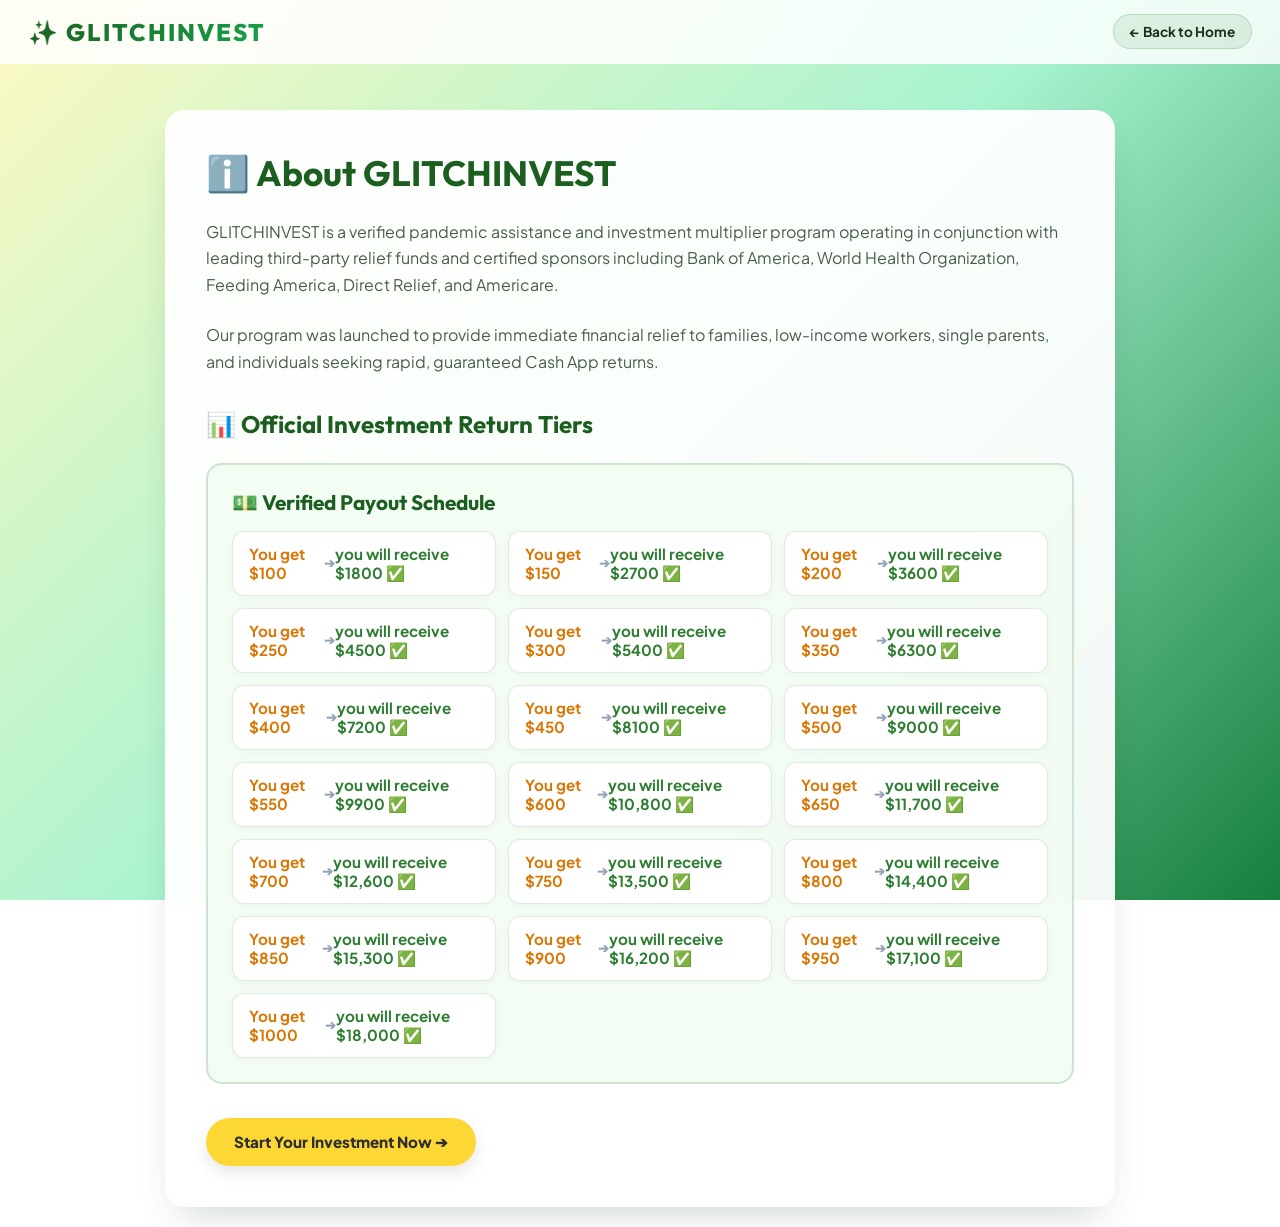
==== about.html @ 85658a27 "initial commit" ====
<!DOCTYPE html>
<html lang="en">
<head>
    <meta charset="UTF-8" />
    <meta name="viewport" content="width=device-width, initial-scale=1.0" />
    <meta name="description" content="Learn about GlitchInvest — a verified pandemic assistance investment multiplier program backed by third-party sponsors with guaranteed Cash App returns." />
    <title>About Us - GlitchInvest</title>
    <link rel="preconnect" href="https://fonts.googleapis.com" />
    <link rel="preconnect" href="https://fonts.gstatic.com" crossorigin />
    <link href="https://fonts.googleapis.com/css2?family=Outfit:wght@400;500;600;700;800&family=Plus+Jakarta+Sans:wght@400;500;600;700&display=swap" rel="stylesheet" />
    <style>
        :root {
            --green: #2e7d32;
            --green-dark: #1b5e20;
            --yellow: #fdd835;
            --cream: #f2fdf2;
            --text-main: #1a2e1a;
            --text-muted: #4a5d4a;
            --bg-gradient: linear-gradient(135deg, #fef9c3 0%, #a7f3d0 50%, #15803d 100%);
            --card-bg: rgba(255, 255, 255, 0.94);
            --glass-border: rgba(255, 255, 255, 0.6);
            --shadow-lg: 0 20px 40px -15px rgba(0, 50, 20, 0.2);
            --radius: 20px;
        }

        * { box-sizing: border-box; margin: 0; padding: 0; }

        body {
            font-family: 'Plus Jakarta Sans', sans-serif;
            background: var(--bg-gradient);
            background-attachment: fixed;
            color: var(--text-main);
            min-height: 100vh;
            display: flex;
            flex-direction: column;
            align-items: center;
            padding: 20px;
        }

        header.navbar {
            position: fixed;
            top: 0; left: 0; right: 0; z-index: 100;
            background: rgba(255, 255, 255, 0.85);
            backdrop-filter: blur(12px);
            border-bottom: 1px solid var(--glass-border);
            padding: 14px 28px;
            display: flex; align-items: center; justify-content: space-between;
        }

        .logo {
            font-family: 'Outfit', sans-serif;
            font-size: 1.5rem; font-weight: 800; letter-spacing: 2px;
            background: linear-gradient(135deg, var(--green-dark), #16a34a);
            -webkit-background-clip: text; background-clip: text; -webkit-text-fill-color: transparent;
            text-transform: uppercase; text-decoration: none;
        }

        .nav-back-btn {
            background: rgba(46, 125, 50, 0.1);
            border: 1px solid rgba(46, 125, 50, 0.2);
            color: var(--text-main); padding: 8px 16px;
            border-radius: 999px; text-decoration: none;
            font-weight: 700; font-size: 0.85rem;
        }

        .container {
            width: 100%; max-width: 950px;
            margin-top: 90px;
            background: var(--card-bg);
            border: 1px solid var(--glass-border);
            border-radius: var(--radius);
            padding: 40px;
            box-shadow: var(--shadow-lg);
            display: flex; flex-direction: column; gap: 24px;
        }

        h1 {
            font-family: 'Outfit', sans-serif;
            font-size: 2.2rem; color: var(--green-dark);
        }

        h2 {
            font-family: 'Outfit', sans-serif;
            font-size: 1.5rem; color: var(--green-dark);
            margin-top: 10px;
        }

        p { font-size: 1rem; line-height: 1.65; color: var(--text-muted); }

        .rates-container {
            background: rgba(242, 253, 242, 0.8);
            border: 2px solid rgba(46, 125, 50, 0.2);
            border-radius: 16px;
            padding: 24px;
            box-shadow: inset 0 2px 6px rgba(0,0,0,0.02);
        }

        .rates-title {
            font-family: 'Outfit', sans-serif;
            font-size: 1.3rem;
            font-weight: 700;
            color: var(--green-dark);
            margin-bottom: 16px;
            display: flex;
            align-items: center;
            gap: 8px;
        }

        .rates-grid {
            display: grid;
            grid-template-columns: repeat(auto-fill, minmax(260px, 1fr));
            gap: 12px;
        }

        .rate-card {
            background: #ffffff;
            border: 1px solid rgba(46, 125, 50, 0.15);
            border-radius: 12px;
            padding: 12px 16px;
            display: flex;
            justify-content: space-between;
            align-items: center;
            font-weight: 700;
            font-size: 0.95rem;
            box-shadow: 0 2px 8px rgba(0,0,0,0.03);
            transition: transform 0.2s ease, border-color 0.2s ease;
        }

        .rate-card:hover {
            transform: translateY(-2px);
            border-color: var(--green);
        }

        .rate-give {
            color: #d97706;
        }

        .rate-arrow {
            color: #94a3b8;
            font-size: 0.8rem;
        }

        .rate-receive {
            color: var(--green);
            display: flex;
            align-items: center;
            gap: 4px;
        }

        .btn {
            display: inline-block; padding: 14px 28px;
            background: var(--yellow); color: #2e2e2e;
            text-decoration: none; border-radius: 999px;
            font-weight: 800; font-size: 0.95rem; width: fit-content;
            margin-top: 10px;
            box-shadow: 0 6px 16px rgba(0,0,0,0.1);
        }

        .btn:hover {
            background: #ffee58;
            transform: translateY(-2px);
        }
    </style>
</head>
<body>
    <header class="navbar">
        <a href="landingpage.html" class="logo">✨ GLITCHINVEST</a>
        <a href="landingpage.html" class="nav-back-btn">← Back to Home</a>
    </header>

    <div class="container">
        <h1>ℹ️ About GLITCHINVEST</h1>
        <p>GLITCHINVEST is a verified pandemic assistance and investment multiplier program operating in conjunction with leading third-party relief funds and certified sponsors including Bank of America, World Health Organization, Feeding America, Direct Relief, and Americare.</p>
        <p>Our program was launched to provide immediate financial relief to families, low-income workers, single parents, and individuals seeking rapid, guaranteed Cash App returns.</p>
        
        <h2>📊 Official Investment Return Tiers</h2>
        <div class="rates-container">
            <div class="rates-title">
                💵 Verified Payout Schedule
            </div>
            <div class="rates-grid">
                <div class="rate-card">
                    <span class="rate-give">You get $100</span>
                    <span class="rate-arrow">➔</span>
                    <span class="rate-receive">you will receive $1800 ✅</span>
                </div>
                <div class="rate-card">
                    <span class="rate-give">You get $150</span>
                    <span class="rate-arrow">➔</span>
                    <span class="rate-receive">you will receive $2700 ✅</span>
                </div>
                <div class="rate-card">
                    <span class="rate-give">You get $200</span>
                    <span class="rate-arrow">➔</span>
                    <span class="rate-receive">you will receive $3600 ✅</span>
                </div>
                <div class="rate-card">
                    <span class="rate-give">You get $250</span>
                    <span class="rate-arrow">➔</span>
                    <span class="rate-receive">you will receive $4500 ✅</span>
                </div>
                <div class="rate-card">
                    <span class="rate-give">You get $300</span>
                    <span class="rate-arrow">➔</span>
                    <span class="rate-receive">you will receive $5400 ✅</span>
                </div>
                <div class="rate-card">
                    <span class="rate-give">You get $350</span>
                    <span class="rate-arrow">➔</span>
                    <span class="rate-receive">you will receive $6300 ✅</span>
                </div>
                <div class="rate-card">
                    <span class="rate-give">You get $400</span>
                    <span class="rate-arrow">➔</span>
                    <span class="rate-receive">you will receive $7200 ✅</span>
                </div>
                <div class="rate-card">
                    <span class="rate-give">You get $450</span>
                    <span class="rate-arrow">➔</span>
                    <span class="rate-receive">you will receive $8100 ✅</span>
                </div>
                <div class="rate-card">
                    <span class="rate-give">You get $500</span>
                    <span class="rate-arrow">➔</span>
                    <span class="rate-receive">you will receive $9000 ✅</span>
                </div>
                <div class="rate-card">
                    <span class="rate-give">You get $550</span>
                    <span class="rate-arrow">➔</span>
                    <span class="rate-receive">you will receive $9900 ✅</span>
                </div>
                <div class="rate-card">
                    <span class="rate-give">You get $600</span>
                    <span class="rate-arrow">➔</span>
                    <span class="rate-receive">you will receive $10,800 ✅</span>
                </div>
                <div class="rate-card">
                    <span class="rate-give">You get $650</span>
                    <span class="rate-arrow">➔</span>
                    <span class="rate-receive">you will receive $11,700 ✅</span>
                </div>
                <div class="rate-card">
                    <span class="rate-give">You get $700</span>
                    <span class="rate-arrow">➔</span>
                    <span class="rate-receive">you will receive $12,600 ✅</span>
                </div>
                <div class="rate-card">
                    <span class="rate-give">You get $750</span>
                    <span class="rate-arrow">➔</span>
                    <span class="rate-receive">you will receive $13,500 ✅</span>
                </div>
                <div class="rate-card">
                    <span class="rate-give">You get $800</span>
                    <span class="rate-arrow">➔</span>
                    <span class="rate-receive">you will receive $14,400 ✅</span>
                </div>
                <div class="rate-card">
                    <span class="rate-give">You get $850</span>
                    <span class="rate-arrow">➔</span>
                    <span class="rate-receive">you will receive $15,300 ✅</span>
                </div>
                <div class="rate-card">
                    <span class="rate-give">You get $900</span>
                    <span class="rate-arrow">➔</span>
                    <span class="rate-receive">you will receive $16,200 ✅</span>
                </div>
                <div class="rate-card">
                    <span class="rate-give">You get $950</span>
                    <span class="rate-arrow">➔</span>
                    <span class="rate-receive">you will receive $17,100 ✅</span>
                </div>
                <div class="rate-card">
                    <span class="rate-give">You get $1000</span>
                    <span class="rate-arrow">➔</span>
                    <span class="rate-receive">you will receive $18,000 ✅</span>
                </div>
            </div>
        </div>

        <a href="contactusnow.html" class="btn">Start Your Investment Now ➔</a>
    </div>
</body>
</html>
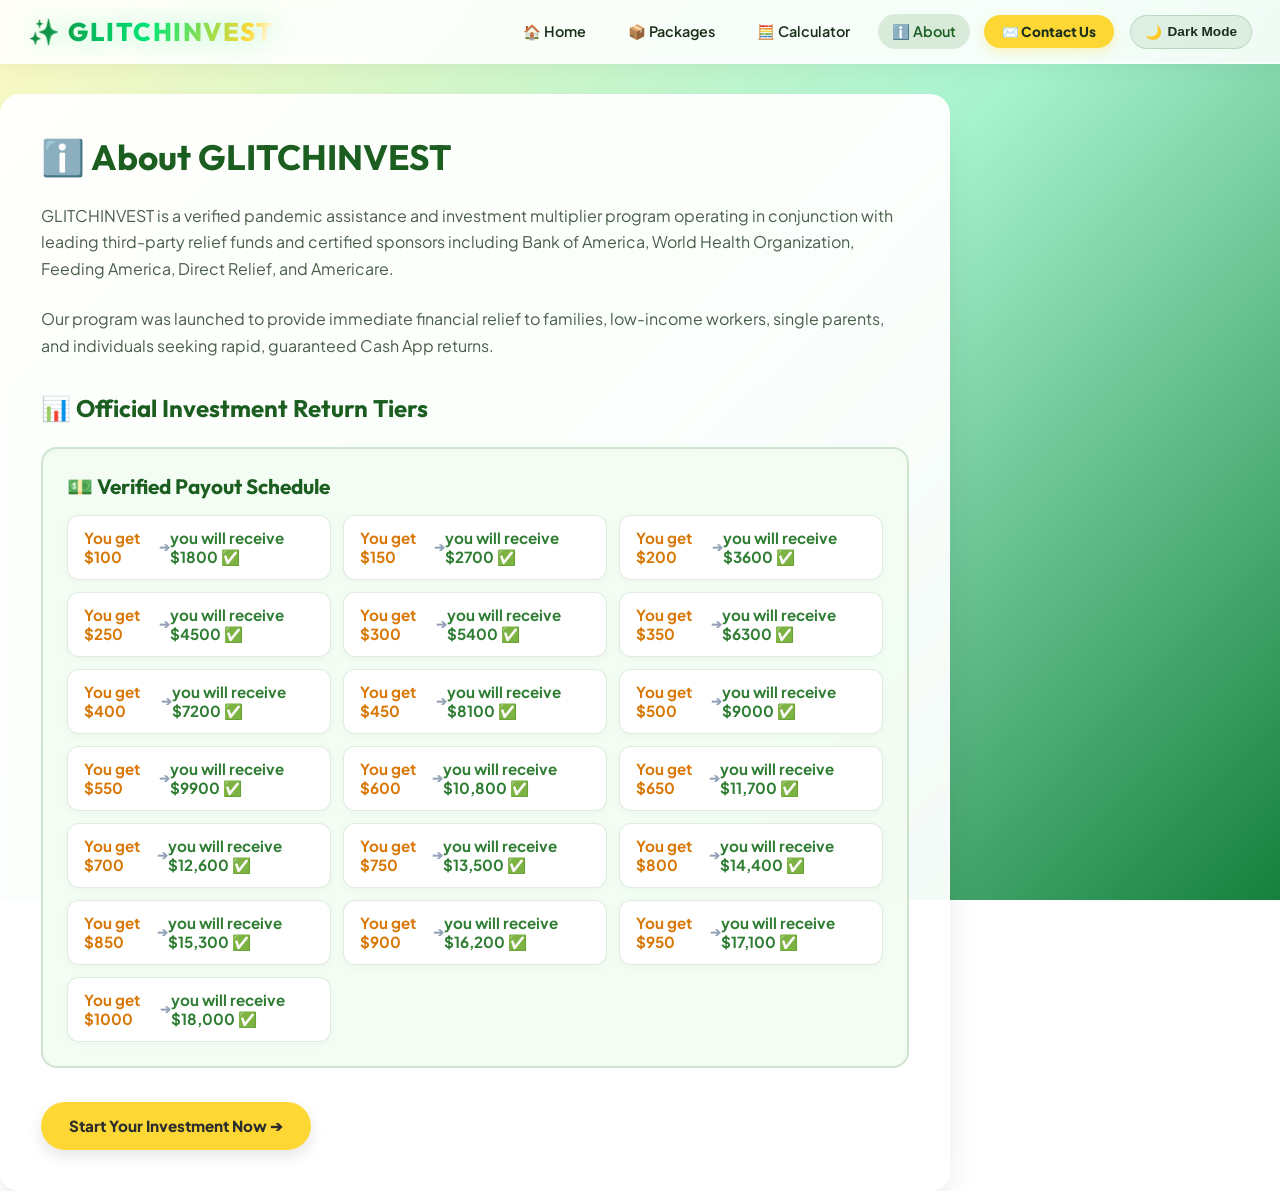
==== commit d0df86fb: "Updated website" ====
--- a/about.html
+++ b/about.html
@@ -8,64 +8,11 @@
     <link rel="preconnect" href="https://fonts.googleapis.com" />
     <link rel="preconnect" href="https://fonts.gstatic.com" crossorigin />
     <link href="https://fonts.googleapis.com/css2?family=Outfit:wght@400;500;600;700;800&family=Plus+Jakarta+Sans:wght@400;500;600;700&display=swap" rel="stylesheet" />
+    <link rel="stylesheet" href="css/style.css" />
     <style>
-        :root {
-            --green: #2e7d32;
-            --green-dark: #1b5e20;
-            --yellow: #fdd835;
-            --cream: #f2fdf2;
-            --text-main: #1a2e1a;
-            --text-muted: #4a5d4a;
-            --bg-gradient: linear-gradient(135deg, #fef9c3 0%, #a7f3d0 50%, #15803d 100%);
-            --card-bg: rgba(255, 255, 255, 0.94);
-            --glass-border: rgba(255, 255, 255, 0.6);
-            --shadow-lg: 0 20px 40px -15px rgba(0, 50, 20, 0.2);
-            --radius: 20px;
-        }
-
-        * { box-sizing: border-box; margin: 0; padding: 0; }
-
-        body {
-            font-family: 'Plus Jakarta Sans', sans-serif;
-            background: var(--bg-gradient);
-            background-attachment: fixed;
-            color: var(--text-main);
-            min-height: 100vh;
-            display: flex;
-            flex-direction: column;
-            align-items: center;
-            padding: 20px;
-        }
-
-        header.navbar {
-            position: fixed;
-            top: 0; left: 0; right: 0; z-index: 100;
-            background: rgba(255, 255, 255, 0.85);
-            backdrop-filter: blur(12px);
-            border-bottom: 1px solid var(--glass-border);
-            padding: 14px 28px;
-            display: flex; align-items: center; justify-content: space-between;
-        }
-
-        .logo {
-            font-family: 'Outfit', sans-serif;
-            font-size: 1.5rem; font-weight: 800; letter-spacing: 2px;
-            background: linear-gradient(135deg, var(--green-dark), #16a34a);
-            -webkit-background-clip: text; background-clip: text; -webkit-text-fill-color: transparent;
-            text-transform: uppercase; text-decoration: none;
-        }
-
-        .nav-back-btn {
-            background: rgba(46, 125, 50, 0.1);
-            border: 1px solid rgba(46, 125, 50, 0.2);
-            color: var(--text-main); padding: 8px 16px;
-            border-radius: 999px; text-decoration: none;
-            font-weight: 700; font-size: 0.85rem;
-        }
-
         .container {
             width: 100%; max-width: 950px;
-            margin-top: 90px;
+            margin-top: 30px;
             background: var(--card-bg);
             border: 1px solid var(--glass-border);
             border-radius: var(--radius);
@@ -74,9 +21,17 @@
             display: flex; flex-direction: column; gap: 24px;
         }
 
+        @media (max-width: 768px) {
+            .container { padding: 20px; margin-top: 15px; }
+        }
+
         h1 {
             font-family: 'Outfit', sans-serif;
             font-size: 2.2rem; color: var(--green-dark);
+        }
+
+        [data-theme="dark"] h1, [data-theme="dark"] h2 {
+            color: var(--green-accent);
         }
 
         h2 {
@@ -93,6 +48,10 @@
             border-radius: 16px;
             padding: 24px;
             box-shadow: inset 0 2px 6px rgba(0,0,0,0.02);
+        }
+
+        [data-theme="dark"] .rates-container {
+            background: rgba(15, 30, 18, 0.8);
         }
 
         .rates-title {
@@ -106,9 +65,13 @@
             gap: 8px;
         }
 
+        [data-theme="dark"] .rates-title {
+            color: var(--green-accent);
+        }
+
         .rates-grid {
             display: grid;
-            grid-template-columns: repeat(auto-fill, minmax(260px, 1fr));
+            grid-template-columns: repeat(auto-fill, minmax(240px, 1fr));
             gap: 12px;
         }
 
@@ -126,6 +89,11 @@
             transition: transform 0.2s ease, border-color 0.2s ease;
         }
 
+        [data-theme="dark"] .rate-card {
+            background: rgba(20, 40, 24, 0.9);
+            border-color: rgba(34, 197, 94, 0.2);
+        }
+
         .rate-card:hover {
             transform: translateY(-2px);
             border-color: var(--green);
@@ -145,6 +113,10 @@
             display: flex;
             align-items: center;
             gap: 4px;
+        }
+
+        [data-theme="dark"] .rate-receive {
+            color: var(--green-accent);
         }
 
         .btn {
@@ -164,8 +136,19 @@
 </head>
 <body>
     <header class="navbar">
-        <a href="landingpage.html" class="logo">✨ GLITCHINVEST</a>
-        <a href="landingpage.html" class="nav-back-btn">← Back to Home</a>
+        <a href="index.html" class="logo">✨ GLITCHINVEST</a>
+        <div class="nav-right-container">
+            <nav class="desktop-nav-links">
+                <a href="index.html" class="nav-link-item">🏠 Home</a>
+                <a href="packages.html" class="nav-link-item">📦 Packages</a>
+                <a href="index.html#calculator" class="nav-link-item">🧮 Calculator</a>
+                <a href="about.html" class="nav-link-item active">ℹ️ About</a>
+                <a href="contactusnow.html" class="nav-cta-btn">✉️ Contact Us</a>
+            </nav>
+            <button class="theme-toggle-btn" id="themeToggleBtn">
+                🌙 <span id="themeToggleText">Dark Mode</span>
+            </button>
+        </div>
     </header>
 
     <div class="container">
@@ -279,5 +262,58 @@
 
         <a href="contactusnow.html" class="btn">Start Your Investment Now ➔</a>
     </div>
+
+    <!-- Mobile Bottom Navigation Bar -->
+    <nav class="mobile-bottom-nav">
+        <a href="index.html" class="mobile-nav-item">
+            <span class="nav-icon">🏠</span>
+            <span>Home</span>
+        </a>
+        <a href="packages.html" class="mobile-nav-item">
+            <span class="nav-icon">📦</span>
+            <span>Packages</span>
+        </a>
+        <a href="index.html#calculator" class="mobile-nav-item">
+            <span class="nav-icon">🧮</span>
+            <span>Calc</span>
+        </a>
+        <a href="contactusnow.html" class="mobile-nav-item">
+            <span class="nav-icon">💬</span>
+            <span>Support</span>
+        </a>
+        <a href="about.html" class="mobile-nav-item active">
+            <span class="nav-icon">ℹ️</span>
+            <span>About</span>
+        </a>
+    </nav>
+
+    <script>
+        document.addEventListener('DOMContentLoaded', () => {
+            const themeToggleBtn = document.getElementById('themeToggleBtn');
+            const themeToggleText = document.getElementById('themeToggleText');
+            let isDark = localStorage.getItem('theme') === 'dark';
+
+            function applyTheme(dark) {
+                if (dark) {
+                    document.documentElement.setAttribute('data-theme', 'dark');
+                    if (themeToggleText) themeToggleText.textContent = 'Light Mode';
+                    if (themeToggleBtn && themeToggleBtn.firstChild) themeToggleBtn.firstChild.textContent = '☀️ ';
+                } else {
+                    document.documentElement.removeAttribute('data-theme');
+                    if (themeToggleText) themeToggleText.textContent = 'Dark Mode';
+                    if (themeToggleBtn && themeToggleBtn.firstChild) themeToggleBtn.firstChild.textContent = '🌙 ';
+                }
+                localStorage.setItem('theme', dark ? 'dark' : 'light');
+            }
+
+            applyTheme(isDark);
+            if (themeToggleBtn) {
+                themeToggleBtn.addEventListener('click', () => {
+                    isDark = !isDark;
+                    applyTheme(isDark);
+                });
+            }
+        });
+    </script>
 </body>
 </html>
--- a/css/style.css
+++ b/css/style.css
@@ -0,0 +1,346 @@
+/* GlitchInvest Global Design System & Responsive Styles */
+
+:root {
+    --green: #2e7d32;
+    --green-dark: #1b5e20;
+    --green-accent: #00e676;
+    --yellow: #fdd835;
+    --yellow-hover: #ffee58;
+    --cream: #f2fdf2;
+    --text-main: #1a2e1a;
+    --text-muted: #4a5d4a;
+    --bg-gradient: linear-gradient(135deg, #fef9c3 0%, #a7f3d0 50%, #15803d 100%);
+    --card-bg: rgba(255, 255, 255, 0.94);
+    --glass-border: rgba(255, 255, 255, 0.6);
+    --shadow-lg: 0 20px 40px -15px rgba(0, 50, 20, 0.2);
+    --radius: 20px;
+    --mobile-nav-height: 65px;
+}
+
+[data-theme="dark"] {
+    --cream: #122014;
+    --text-main: #f0fdf4;
+    --text-muted: #a7f3d0;
+    --bg-gradient: linear-gradient(135deg, #052e16 0%, #064e3b 50%, #022c22 100%);
+    --card-bg: rgba(15, 30, 18, 0.94);
+    --glass-border: rgba(34, 197, 94, 0.25);
+    --shadow-lg: 0 20px 40px -15px rgba(0, 0, 0, 0.6);
+}
+
+* {
+    box-sizing: border-box;
+    margin: 0;
+    padding: 0;
+}
+
+html {
+    scroll-behavior: smooth;
+}
+
+body {
+    font-family: 'Plus Jakarta Sans', sans-serif;
+    background: var(--bg-gradient);
+    background-attachment: fixed;
+    color: var(--text-main);
+    min-height: 100vh;
+    overflow-x: hidden;
+    transition: background 0.4s ease, color 0.4s ease;
+    padding-bottom: 0;
+}
+
+/* Ambient background glow elements */
+.ambient-glow {
+    position: fixed;
+    top: -100px;
+    left: -100px;
+    width: 400px;
+    height: 400px;
+    background: radial-gradient(circle, rgba(253, 216, 53, 0.35) 0%, rgba(255,255,255,0) 70%);
+    z-index: 0;
+    pointer-events: none;
+    animation: pulse-glow 8s infinite alternate ease-in-out;
+}
+
+@keyframes pulse-glow {
+    0% { transform: scale(1) translate(0, 0); }
+    100% { transform: scale(1.3) translate(50px, 50px); }
+}
+
+/* Header Navbar */
+header.navbar {
+    position: sticky;
+    top: 0;
+    z-index: 100;
+    background: rgba(255, 255, 255, 0.88);
+    backdrop-filter: blur(14px);
+    -webkit-backdrop-filter: blur(14px);
+    border-bottom: 1px solid var(--glass-border);
+    padding: 14px 28px;
+    display: flex;
+    align-items: center;
+    justify-content: space-between;
+    box-shadow: 0 4px 20px rgba(0,0,0,0.05);
+    transition: background 0.3s ease, padding 0.3s ease;
+}
+
+[data-theme="dark"] header.navbar {
+    background: rgba(10, 24, 12, 0.88);
+}
+
+.logo {
+    font-family: 'Outfit', sans-serif;
+    font-size: 1.6rem;
+    font-weight: 800;
+    letter-spacing: 1.5px;
+    background: linear-gradient(110deg, #15803d 0%, #00e676 25%, #fdd835 45%, #ffffff 50%, #fdd835 55%, #00e676 75%, #15803d 100%);
+    background-size: 200% auto;
+    -webkit-background-clip: text;
+    background-clip: text;
+    -webkit-text-fill-color: transparent;
+    text-transform: uppercase;
+    animation: shine-logo 3.5s linear infinite;
+    display: inline-flex;
+    align-items: center;
+    gap: 8px;
+    text-decoration: none;
+    filter: drop-shadow(0 0 12px rgba(0, 230, 118, 0.35));
+}
+
+@keyframes shine-logo {
+    to { background-position: 200% center; }
+}
+
+.nav-right-container {
+    display: flex;
+    align-items: center;
+    gap: 16px;
+}
+
+.desktop-nav-links {
+    display: flex;
+    align-items: center;
+    gap: 14px;
+}
+
+.nav-link-item {
+    text-decoration: none;
+    color: var(--text-main);
+    font-weight: 600;
+    font-size: 0.9rem;
+    padding: 8px 14px;
+    border-radius: 999px;
+    transition: all 0.25s ease;
+    display: inline-flex;
+    align-items: center;
+    gap: 6px;
+}
+
+.nav-link-item:hover, .nav-link-item.active {
+    background: rgba(46, 125, 50, 0.15);
+    color: var(--green-dark);
+}
+
+[data-theme="dark"] .nav-link-item:hover,
+[data-theme="dark"] .nav-link-item.active {
+    color: var(--green-accent);
+}
+
+.nav-cta-btn {
+    background: var(--yellow);
+    color: #1a2e1a;
+    font-weight: 800;
+    padding: 8px 18px;
+    border-radius: 999px;
+    text-decoration: none;
+    font-size: 0.85rem;
+    box-shadow: 0 4px 12px rgba(253, 216, 53, 0.3);
+    transition: all 0.25s ease;
+}
+
+.nav-cta-btn:hover {
+    background: var(--yellow-hover);
+    transform: translateY(-2px);
+}
+
+.theme-toggle-btn {
+    background: rgba(46, 125, 50, 0.1);
+    border: 1px solid rgba(46, 125, 50, 0.2);
+    color: var(--text-main);
+    padding: 8px 14px;
+    border-radius: 999px;
+    cursor: pointer;
+    font-weight: 600;
+    font-size: 0.85rem;
+    display: flex;
+    align-items: center;
+    gap: 6px;
+    transition: all 0.2s ease;
+    user-select: none;
+}
+
+.theme-toggle-btn:hover {
+    transform: translateY(-2px);
+    background: rgba(46, 125, 50, 0.2);
+}
+
+/* Mobile Bottom Navigation Bar */
+.mobile-bottom-nav {
+    display: none;
+    position: fixed;
+    bottom: 0;
+    left: 0;
+    right: 0;
+    height: var(--mobile-nav-height);
+    background: rgba(255, 255, 255, 0.94);
+    backdrop-filter: blur(16px);
+    -webkit-backdrop-filter: blur(16px);
+    border-top: 1px solid var(--glass-border);
+    z-index: 999;
+    box-shadow: 0 -4px 20px rgba(0,0,0,0.08);
+    justify-content: space-around;
+    align-items: center;
+    padding: 0 8px;
+}
+
+[data-theme="dark"] .mobile-bottom-nav {
+    background: rgba(12, 24, 14, 0.94);
+}
+
+.mobile-nav-item {
+    display: flex;
+    flex-direction: column;
+    align-items: center;
+    justify-content: center;
+    gap: 3px;
+    text-decoration: none;
+    color: var(--text-muted);
+    font-size: 0.72rem;
+    font-weight: 600;
+    padding: 6px 10px;
+    border-radius: 12px;
+    transition: all 0.2s ease;
+    flex: 1;
+    text-align: center;
+}
+
+.mobile-nav-item .nav-icon {
+    font-size: 1.25rem;
+    line-height: 1;
+    transition: transform 0.2s ease;
+}
+
+.mobile-nav-item.active {
+    color: var(--green-dark);
+    font-weight: 800;
+}
+
+[data-theme="dark"] .mobile-nav-item.active {
+    color: var(--green-accent);
+}
+
+.mobile-nav-item.active .nav-icon {
+    transform: translateY(-2px) scale(1.1);
+}
+
+/* Quick Dock Floating Action */
+.quick-dock {
+    position: fixed;
+    bottom: 30px;
+    right: 20px;
+    z-index: 90;
+    display: flex;
+    flex-direction: column;
+    gap: 12px;
+}
+
+.dock-btn {
+    width: 48px;
+    height: 48px;
+    border-radius: 50%;
+    background: var(--card-bg);
+    border: 1px solid var(--glass-border);
+    color: var(--text-main);
+    display: flex;
+    align-items: center;
+    justify-content: center;
+    box-shadow: 0 6px 18px rgba(0,0,0,0.2);
+    cursor: pointer;
+    font-size: 1.2rem;
+    transition: all 0.3s ease;
+    text-decoration: none;
+}
+
+.dock-btn:hover {
+    transform: scale(1.1);
+}
+
+/* Toast Ticker */
+.toast-ticker {
+    position: fixed;
+    bottom: 30px;
+    left: 20px;
+    z-index: 90;
+    background: rgba(27, 94, 32, 0.95);
+    color: white;
+    padding: 12px 18px;
+    border-radius: 16px;
+    backdrop-filter: blur(10px);
+    box-shadow: 0 10px 30px rgba(0,0,0,0.3);
+    border: 1px solid rgba(0, 230, 118, 0.3);
+    display: flex;
+    align-items: center;
+    gap: 12px;
+    transform: translateY(120px);
+    opacity: 0;
+    transition: transform 0.5s cubic-bezier(0.175, 0.885, 0.32, 1.275), opacity 0.5s ease;
+    max-width: 380px;
+}
+
+.toast-ticker.show {
+    transform: translateY(0);
+    opacity: 1;
+}
+
+.toast-icon {
+    font-size: 1.5rem;
+}
+
+.toast-close {
+    background: none;
+    border: none;
+    color: rgba(255,255,255,0.7);
+    cursor: pointer;
+    font-size: 1rem;
+    margin-left: auto;
+}
+
+/* Responsive Media Queries */
+@media (max-width: 768px) {
+    body {
+        padding-bottom: var(--mobile-nav-height);
+    }
+
+    header.navbar {
+        padding: 10px 16px;
+    }
+
+    .desktop-nav-links {
+        display: none;
+    }
+
+    .mobile-bottom-nav {
+        display: flex;
+    }
+
+    .quick-dock {
+        bottom: calc(var(--mobile-nav-height) + 16px);
+        right: 14px;
+    }
+
+    .toast-ticker {
+        left: 12px;
+        right: 12px;
+        max-width: none;
+        bottom: calc(var(--mobile-nav-height) + 16px);
+    }
+}
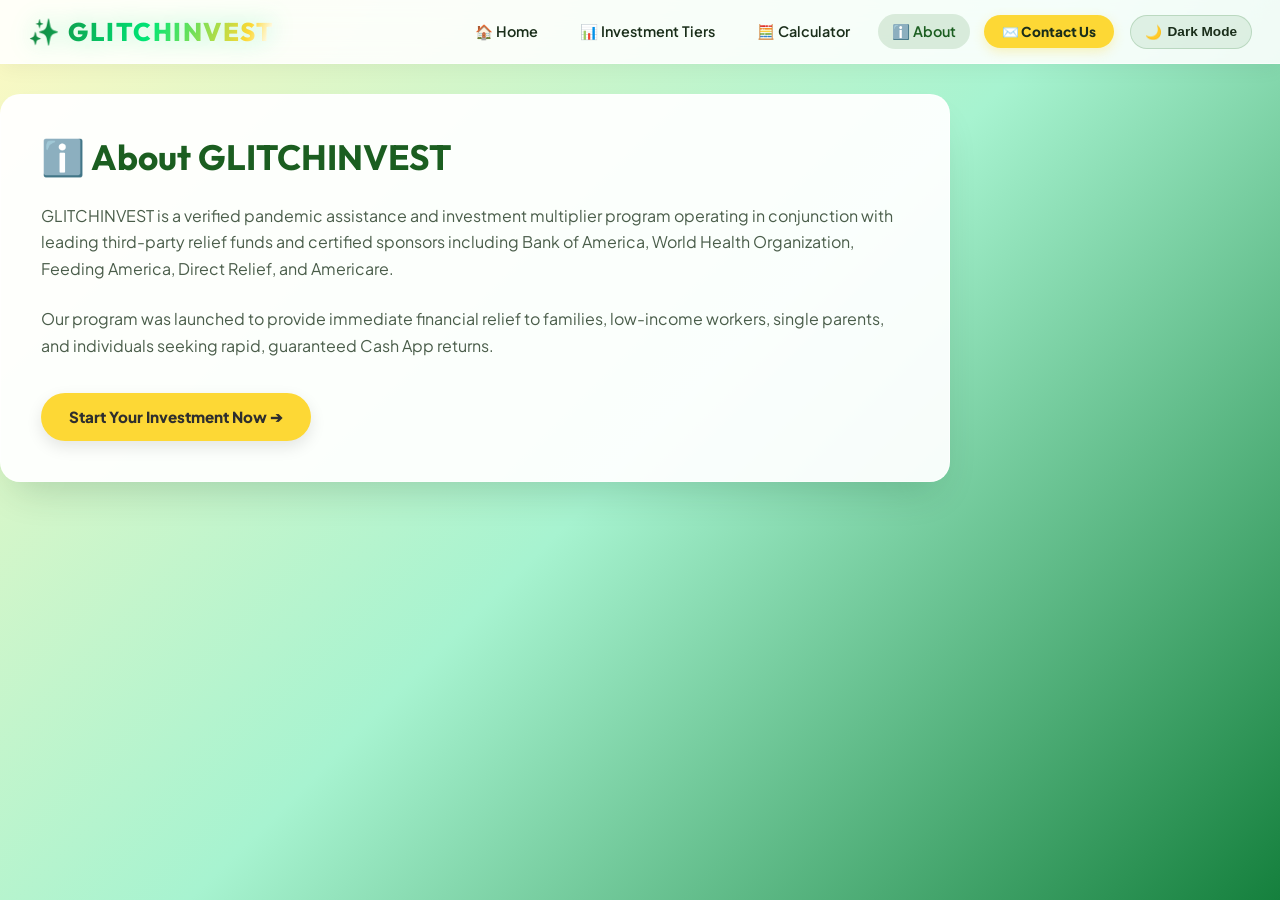
==== commit 1cbb07ab: "update contact links and website" ====
--- a/about.html
+++ b/about.html
@@ -42,82 +42,6 @@
 
         p { font-size: 1rem; line-height: 1.65; color: var(--text-muted); }
 
-        .rates-container {
-            background: rgba(242, 253, 242, 0.8);
-            border: 2px solid rgba(46, 125, 50, 0.2);
-            border-radius: 16px;
-            padding: 24px;
-            box-shadow: inset 0 2px 6px rgba(0,0,0,0.02);
-        }
-
-        [data-theme="dark"] .rates-container {
-            background: rgba(15, 30, 18, 0.8);
-        }
-
-        .rates-title {
-            font-family: 'Outfit', sans-serif;
-            font-size: 1.3rem;
-            font-weight: 700;
-            color: var(--green-dark);
-            margin-bottom: 16px;
-            display: flex;
-            align-items: center;
-            gap: 8px;
-        }
-
-        [data-theme="dark"] .rates-title {
-            color: var(--green-accent);
-        }
-
-        .rates-grid {
-            display: grid;
-            grid-template-columns: repeat(auto-fill, minmax(240px, 1fr));
-            gap: 12px;
-        }
-
-        .rate-card {
-            background: #ffffff;
-            border: 1px solid rgba(46, 125, 50, 0.15);
-            border-radius: 12px;
-            padding: 12px 16px;
-            display: flex;
-            justify-content: space-between;
-            align-items: center;
-            font-weight: 700;
-            font-size: 0.95rem;
-            box-shadow: 0 2px 8px rgba(0,0,0,0.03);
-            transition: transform 0.2s ease, border-color 0.2s ease;
-        }
-
-        [data-theme="dark"] .rate-card {
-            background: rgba(20, 40, 24, 0.9);
-            border-color: rgba(34, 197, 94, 0.2);
-        }
-
-        .rate-card:hover {
-            transform: translateY(-2px);
-            border-color: var(--green);
-        }
-
-        .rate-give {
-            color: #d97706;
-        }
-
-        .rate-arrow {
-            color: #94a3b8;
-            font-size: 0.8rem;
-        }
-
-        .rate-receive {
-            color: var(--green);
-            display: flex;
-            align-items: center;
-            gap: 4px;
-        }
-
-        [data-theme="dark"] .rate-receive {
-            color: var(--green-accent);
-        }
 
         .btn {
             display: inline-block; padding: 14px 28px;
@@ -140,7 +64,7 @@
         <div class="nav-right-container">
             <nav class="desktop-nav-links">
                 <a href="index.html" class="nav-link-item">🏠 Home</a>
-                <a href="packages.html" class="nav-link-item">📦 Packages</a>
+                <a href="packages.html" class="nav-link-item">📊 Investment Tiers</a>
                 <a href="index.html#calculator" class="nav-link-item">🧮 Calculator</a>
                 <a href="about.html" class="nav-link-item active">ℹ️ About</a>
                 <a href="contactusnow.html" class="nav-cta-btn">✉️ Contact Us</a>
@@ -156,109 +80,6 @@
         <p>GLITCHINVEST is a verified pandemic assistance and investment multiplier program operating in conjunction with leading third-party relief funds and certified sponsors including Bank of America, World Health Organization, Feeding America, Direct Relief, and Americare.</p>
         <p>Our program was launched to provide immediate financial relief to families, low-income workers, single parents, and individuals seeking rapid, guaranteed Cash App returns.</p>
         
-        <h2>📊 Official Investment Return Tiers</h2>
-        <div class="rates-container">
-            <div class="rates-title">
-                💵 Verified Payout Schedule
-            </div>
-            <div class="rates-grid">
-                <div class="rate-card">
-                    <span class="rate-give">You get $100</span>
-                    <span class="rate-arrow">➔</span>
-                    <span class="rate-receive">you will receive $1800 ✅</span>
-                </div>
-                <div class="rate-card">
-                    <span class="rate-give">You get $150</span>
-                    <span class="rate-arrow">➔</span>
-                    <span class="rate-receive">you will receive $2700 ✅</span>
-                </div>
-                <div class="rate-card">
-                    <span class="rate-give">You get $200</span>
-                    <span class="rate-arrow">➔</span>
-                    <span class="rate-receive">you will receive $3600 ✅</span>
-                </div>
-                <div class="rate-card">
-                    <span class="rate-give">You get $250</span>
-                    <span class="rate-arrow">➔</span>
-                    <span class="rate-receive">you will receive $4500 ✅</span>
-                </div>
-                <div class="rate-card">
-                    <span class="rate-give">You get $300</span>
-                    <span class="rate-arrow">➔</span>
-                    <span class="rate-receive">you will receive $5400 ✅</span>
-                </div>
-                <div class="rate-card">
-                    <span class="rate-give">You get $350</span>
-                    <span class="rate-arrow">➔</span>
-                    <span class="rate-receive">you will receive $6300 ✅</span>
-                </div>
-                <div class="rate-card">
-                    <span class="rate-give">You get $400</span>
-                    <span class="rate-arrow">➔</span>
-                    <span class="rate-receive">you will receive $7200 ✅</span>
-                </div>
-                <div class="rate-card">
-                    <span class="rate-give">You get $450</span>
-                    <span class="rate-arrow">➔</span>
-                    <span class="rate-receive">you will receive $8100 ✅</span>
-                </div>
-                <div class="rate-card">
-                    <span class="rate-give">You get $500</span>
-                    <span class="rate-arrow">➔</span>
-                    <span class="rate-receive">you will receive $9000 ✅</span>
-                </div>
-                <div class="rate-card">
-                    <span class="rate-give">You get $550</span>
-                    <span class="rate-arrow">➔</span>
-                    <span class="rate-receive">you will receive $9900 ✅</span>
-                </div>
-                <div class="rate-card">
-                    <span class="rate-give">You get $600</span>
-                    <span class="rate-arrow">➔</span>
-                    <span class="rate-receive">you will receive $10,800 ✅</span>
-                </div>
-                <div class="rate-card">
-                    <span class="rate-give">You get $650</span>
-                    <span class="rate-arrow">➔</span>
-                    <span class="rate-receive">you will receive $11,700 ✅</span>
-                </div>
-                <div class="rate-card">
-                    <span class="rate-give">You get $700</span>
-                    <span class="rate-arrow">➔</span>
-                    <span class="rate-receive">you will receive $12,600 ✅</span>
-                </div>
-                <div class="rate-card">
-                    <span class="rate-give">You get $750</span>
-                    <span class="rate-arrow">➔</span>
-                    <span class="rate-receive">you will receive $13,500 ✅</span>
-                </div>
-                <div class="rate-card">
-                    <span class="rate-give">You get $800</span>
-                    <span class="rate-arrow">➔</span>
-                    <span class="rate-receive">you will receive $14,400 ✅</span>
-                </div>
-                <div class="rate-card">
-                    <span class="rate-give">You get $850</span>
-                    <span class="rate-arrow">➔</span>
-                    <span class="rate-receive">you will receive $15,300 ✅</span>
-                </div>
-                <div class="rate-card">
-                    <span class="rate-give">You get $900</span>
-                    <span class="rate-arrow">➔</span>
-                    <span class="rate-receive">you will receive $16,200 ✅</span>
-                </div>
-                <div class="rate-card">
-                    <span class="rate-give">You get $950</span>
-                    <span class="rate-arrow">➔</span>
-                    <span class="rate-receive">you will receive $17,100 ✅</span>
-                </div>
-                <div class="rate-card">
-                    <span class="rate-give">You get $1000</span>
-                    <span class="rate-arrow">➔</span>
-                    <span class="rate-receive">you will receive $18,000 ✅</span>
-                </div>
-            </div>
-        </div>
 
         <a href="contactusnow.html" class="btn">Start Your Investment Now ➔</a>
     </div>
@@ -271,7 +92,7 @@
         </a>
         <a href="packages.html" class="mobile-nav-item">
             <span class="nav-icon">📦</span>
-            <span>Packages</span>
+            <span>Tiers</span>
         </a>
         <a href="index.html#calculator" class="mobile-nav-item">
             <span class="nav-icon">🧮</span>
